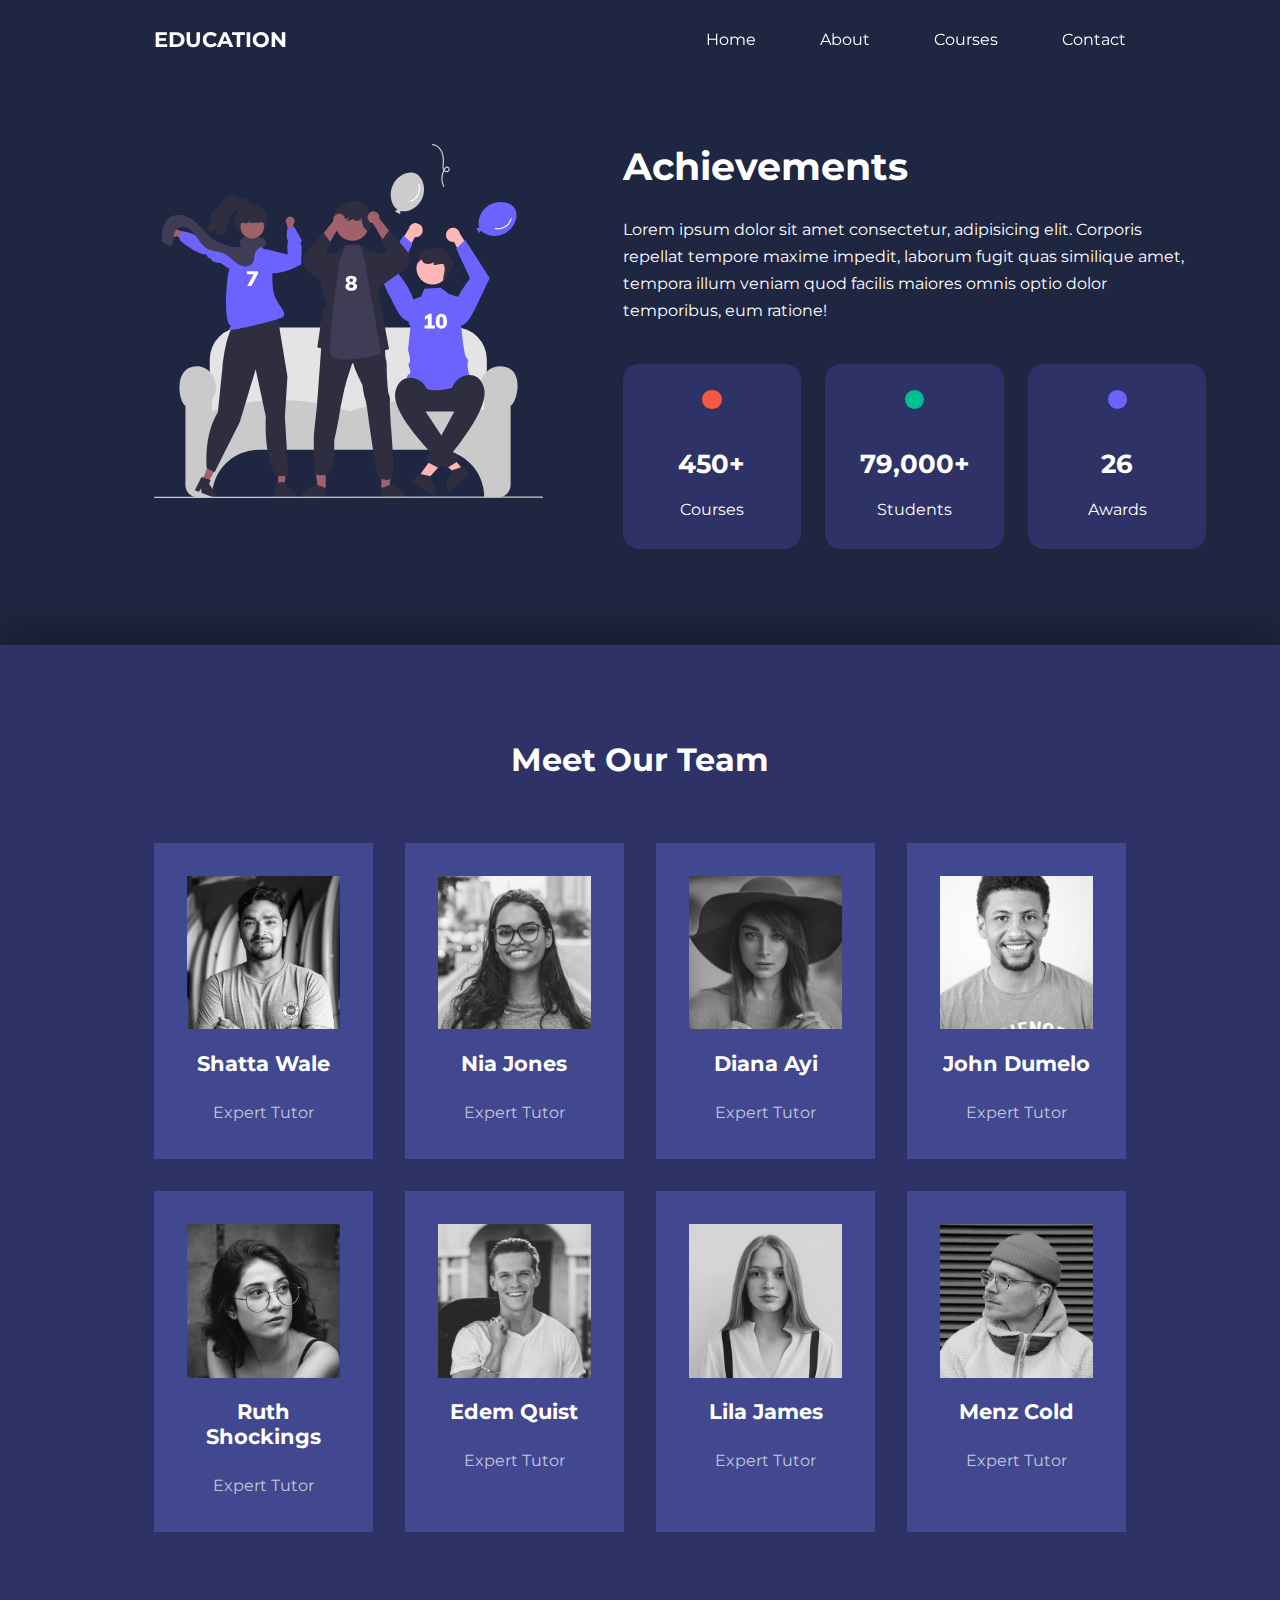
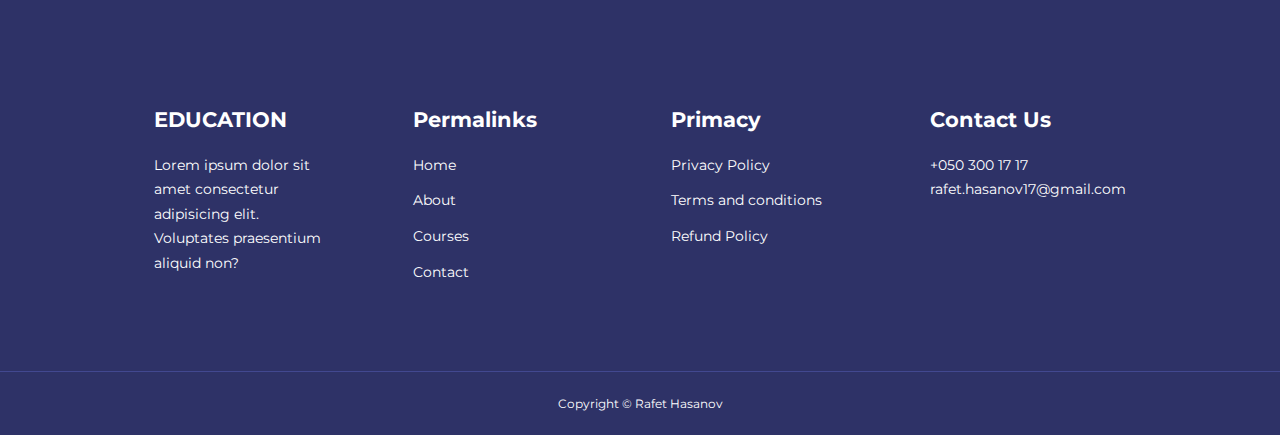
==== about.html @ eda8540a "About page" ====
<!DOCTYPE html>
<html lang="en">

<head>
    <meta charset="UTF-8">
    <meta name="viewport" content="width=device-width, initial-scale=1.0">
    <title>Education WebSite</title>
    <!--ICONSCOUT CDN  -->
    <link rel="stylesheet" href="https://unicons.iconscout.com/release/v4.0.8/css/line.css">
    <link rel="stylesheet" href="assets/css/styles.css">
    <link rel="stylesheet" href="assets/css/about.css">

    <!--  GOOGLE FONTS (MONTSERRAT) -->
    <link rel="preconnect" href="https://fonts.googleapis.com">
    <link rel="preconnect" href="https://fonts.gstatic.com" crossorigin>
    <link href="https://fonts.googleapis.com/css2?family=Montserrat:wght@300;400;500;600;700;800;900&display=swap"
        rel="stylesheet">

</head>

<body>
    <!-- * Navbar start -->

    <nav>
        <div class="container nav__container">
            <a href="index.html">
                <h4>EDUCATION</h4>
            </a>
            <ul class="nav__menu">
                <li><a href="index.html">Home</a></li>
                <li><a href="about.html">About</a></li>
                <li><a href="courses.html">Courses</a></li>
                <li><a href="contact.html">Contact</a></li>
            </ul>
            <button id="open-menu-btn"><i class="uil uil-bars"></i></button>
            <button id="close-menu-btn"><i class="uil uil-multiply"></i></button>
        </div>
    </nav>

    <!-- * Navbar end -->


    <!-- * Achievements start -->

    <section class="about__achievements">
        <div class="container about__achievements-container">
            <div class="about__achievements-left">
                <img src="assets/images/about achievements.svg" alt="">
            </div>
            <div class="about__achievements-right">
                <h1>Achievements</h1>
                <p>
                    Lorem ipsum dolor sit amet consectetur, adipisicing elit. Corporis repellat tempore maxime impedit,
                    laborum fugit quas similique amet, tempora illum veniam quod facilis maiores omnis optio dolor
                    temporibus, eum ratione!
                </p>
                <div class="achievements__cards">
                    <article class="achievements__card">
                        <span class="achievements__icon">
                            <i class="uil uil-video"></i>
                        </span>
                        <h3>450+</h3>
                        <p>Courses</p>
                    </article>

                    <article class="achievements__card">
                        <span class="achievements__icon">
                            <i class="uil uil-users-alt"></i>
                        </span>
                        <h3>79,000+</h3>
                        <p>Students</p>
                    </article>

                    <article class="achievements__card">
                        <span class="achievements__icon">
                            <i class="uil uil-award"></i>
                        </span>
                        <h3>26</h3>
                        <p>Awards</p>
                    </article>
                </div>
            </div>
        </div>
    </section>

    <!-- * Achievements end -->

    <!-- * Team start -->

    <section class="team">
        <h2>Meet Our Team</h2>
        <div class="container team__container">
            <article class="team__member">
                <div class="team__member-image">
                    <img src="assets/images/tm1.jpg" alt="">
                </div>
                <div class="team__member-info">
                    <h4>Shatta Wale</h4>
                    <p>Expert Tutor</p>
                </div>
                <div class="team__member-socilas">
                    <a href="https://instagram.com" target="_blank"><i class="uil uil-instagram"></i></a>
                    <a href="https://twitter.com" target="_blank"><i class="uil uil-twitter-alt"></i></a>
                    <a href="https://linkedin.com" target="_blank"><i class="uil uil-linkedin-alt"></i></a>
                </div>
            </article>

            <article class="team__member">
                <div class="team__member-image">
                    <img src="assets/images/tm2.jpg" alt="">
                </div>
                <div class="team__member-info">
                    <h4>Nia Jones</h4>
                    <p>Expert Tutor</p>
                </div>
                <div class="team__member-socilas">
                    <a href="https://instagram.com" target="_blank"><i class="uil uil-instagram"></i></a>
                    <a href="https://twitter.com" target="_blank"><i class="uil uil-twitter-alt"></i></a>
                    <a href="https://linkedin.com" target="_blank"><i class="uil uil-linkedin-alt"></i></a>
                </div>
            </article>

            <article class="team__member">
                <div class="team__member-image">
                    <img src="assets/images/tm3.jpg" alt="">
                </div>
                <div class="team__member-info">
                    <h4>Diana Ayi</h4>
                    <p>Expert Tutor</p>
                </div>
                <div class="team__member-socilas">
                    <a href="https://instagram.com" target="_blank"><i class="uil uil-instagram"></i></a>
                    <a href="https://twitter.com" target="_blank"><i class="uil uil-twitter-alt"></i></a>
                    <a href="https://linkedin.com" target="_blank"><i class="uil uil-linkedin-alt"></i></a>
                </div>
            </article>

            <article class="team__member">
                <div class="team__member-image">
                    <img src="assets/images/tm4.jpg" alt="">
                </div>
                <div class="team__member-info">
                    <h4>John Dumelo</h4>
                    <p>Expert Tutor</p>
                </div>
                <div class="team__member-socilas">
                    <a href="https://instagram.com" target="_blank"><i class="uil uil-instagram"></i></a>
                    <a href="https://twitter.com" target="_blank"><i class="uil uil-twitter-alt"></i></a>
                    <a href="https://linkedin.com" target="_blank"><i class="uil uil-linkedin-alt"></i></a>
                </div>
            </article>

            <article class="team__member">
                <div class="team__member-image">
                    <img src="assets/images/tm5.jpg" alt="">
                </div>
                <div class="team__member-info">
                    <h4>Ruth Shockings</h4>
                    <p>Expert Tutor</p>
                </div>
                <div class="team__member-socilas">
                    <a href="https://instagram.com" target="_blank"><i class="uil uil-instagram"></i></a>
                    <a href="https://twitter.com" target="_blank"><i class="uil uil-twitter-alt"></i></a>
                    <a href="https://linkedin.com" target="_blank"><i class="uil uil-linkedin-alt"></i></a>
                </div>
            </article>

            <article class="team__member">
                <div class="team__member-image">
                    <img src="assets/images/tm6.jpg" alt="">
                </div>
                <div class="team__member-info">
                    <h4>Edem Quist</h4>
                    <p>Expert Tutor</p>
                </div>
                <div class="team__member-socilas">
                    <a href="https://instagram.com" target="_blank"><i class="uil uil-instagram"></i></a>
                    <a href="https://twitter.com" target="_blank"><i class="uil uil-twitter-alt"></i></a>
                    <a href="https://linkedin.com" target="_blank"><i class="uil uil-linkedin-alt"></i></a>
                </div>
            </article>

            <article class="team__member">
                <div class="team__member-image">
                    <img src="assets/images/tm7.jpg" alt="">
                </div>
                <div class="team__member-info">
                    <h4>Lila James</h4>
                    <p>Expert Tutor</p>
                </div>
                <div class="team__member-socilas">
                    <a href="https://instagram.com" target="_blank"><i class="uil uil-instagram"></i></a>
                    <a href="https://twitter.com" target="_blank"><i class="uil uil-twitter-alt"></i></a>
                    <a href="https://linkedin.com" target="_blank"><i class="uil uil-linkedin-alt"></i></a>
                </div>
            </article>

            <article class="team__member">
                <div class="team__member-image">
                    <img src="assets/images/tm8.jpg" alt="">
                </div>
                <div class="team__member-info">
                    <h4>Menz Cold</h4>
                    <p>Expert Tutor</p>
                </div>
                <div class="team__member-socilas">
                    <a href="https://instagram.com" target="_blank"><i class="uil uil-instagram"></i></a>
                    <a href="https://twitter.com" target="_blank"><i class="uil uil-twitter-alt"></i></a>
                    <a href="https://linkedin.com" target="_blank"><i class="uil uil-linkedin-alt"></i></a>
                </div>
            </article>
        </div>
    </section>

    <!-- * Team end -->












    <!-- * Footer section start -->

    <footer>
        <div class="container footer__container">
            <div class="footer__1">
                <a href="index.html" class="footer__logo">
                    <h4>EDUCATION</h4>
                </a>
                <p>
                    Lorem ipsum dolor sit amet consectetur adipisicing elit. Voluptates praesentium aliquid non?
                </p>
            </div>

            <div class="footer__2">
                <h4>Permalinks</h4>
                <ul class="permalinks">
                    <li><a href="index.html">Home</a></li>
                    <li><a href="about.html">About</a></li>
                    <li><a href="courses.html">Courses</a></li>
                    <li><a href="contact.html">Contact</a></li>
                </ul>
            </div>

            <div class="footer__3">
                <h4>Primacy</h4>
                <ul class="privacy">
                    <li><a href="">Privacy Policy</a></li>
                    <li><a href="">Terms and conditions</a></li>
                    <li><a href="">Refund Policy</a></li>
                </ul>
            </div>

            <div class="footer__4">
                <h4>Contact Us</h4>
                <div>
                    <p>+050 300 17 17</p>
                    <p>rafet.hasanov17@gmail.com</p>
                </div>
                <ul class="footer__socials">
                    <li><a href=""><i class="uil uil-facebook-f"></i></a></li>
                    <li><a href=""><i class="uil uil-instagram-alt"></i></a></li>
                    <li><a href=""><i class="uil uil-twitter"></i></a></li>
                    <li><a href=""><i class="uil uil-linkedin-alt"></i></a></li>
                </ul>
            </div>




        </div>

        <div class="footer__copyright">
            <small>Copyright &copy; Rafet Hasanov</small>
        </div>
    </footer>

    <!-- * Footer section end -->





    <script src="assets/js/main.js"></script>

</body>

</html>
---- assets/css/styles.css ----
* {
    margin: 0;
    padding: 0;
    border: 0;
    outline: 0;
    text-decoration: none;
    list-style: none;
    box-sizing: border-box;
}

:root {
    --color-primary: #6c63ff;
    --color-success: #00bf8e;
    --color-warning: #f7c94b;
    --color-danger: #f75842;
    --color-danger-variant: rgba(247, 88, 66, 0.4);
    --color-white: #fff;
    --color-light: rgba(255, 255, 255, 0.7);
    --color-black: #000;
    --color-bg: #1f2641;
    --color-bg1: #2e3267;
    --color-bg2: #424890;

    --container-width-lg: 76%;
    --container-width-md: 96%;
    --container-width-sm: 94%;

    --transtion: all 400ms ease;
}

body {
    font-family: "Montserrat", sans-serif;
    line-height: 1.7;
    color: var(--color-white);
    background: var(--color-bg);
}

.container {
    width: var(--container-width-lg);
    margin: 0 auto;
}

section {
    padding: 6rem 0;
}

section h2 {
    text-align: center;
    margin-bottom: 4rem;
}

h1,
h2,
h3,
h4,
h5 {
    line-height: 1.2;
}

h1 {
    font-size: 2.4rem;
}

h2 {
    font-size: 2rem;
}

h3 {
    font-size: 1.6rem;
}

h4 {
    font-size: 1.3rem;
}

a {
    color: var(--color-white);
}

img {
    width: 100%;
    display: block;
    object-fit: cover;
}

.btn {
    display: inline-block;
    background: var(--color-white);
    color: var(--color-black);
    padding: 1rem 2rem;
    border: 1px solid transparent;
    font-weight: 500;
    transition: var(--transtion);
}

.btn:hover {
    background: transparent;
    color: var(--color-white);
    border-color: var(--color-white);
}

.btn-primary {
    background: var(--color-danger);
    color: var(--color-white);
}


/*!======================= NAVBAR ====================*/

nav {
    background: transparent;
    width: 100vw;
    height: 5rem;
    position: fixed;
    top: 0;
    z-index: 11;
}

/*? change navbar style on scroll using jvascript */

.window-scroll {
    background: var(--color-primary);
    box-shadow: 0 1rem 2rem rgba(0, 0, 0, 0.2);
}

.nav__container {
    height: 100%;
    display: flex;
    justify-content: space-between;
    align-items: center;
}

nav button {
    display: none;
}

.nav__menu {
    display: flex;
    align-items: center;
    gap: 4rem;
}

.nav__menu a {
    font-size: 0.9 rem;
    transition: var(--transtion);
}

.nav__menu a:hover {
    color: var(--color-bg2);
}

/*!======================= HEADER ====================*/

header {
    position: relative;
    top: 5rem;
    overflow: hidden;
    height: 70vh;
    margin-bottom: 5rem;
}

.header__continer {
    display: grid;
    grid-template-columns: 1fr 1fr;
    align-items: center;
    gap: 5rem;
    height: 100%;
}

.header__left p {
    margin: 1rem 0 2.4rem;
}

/*!======================= CATEGORIES ====================*/

.categories {
    background: var(--color-bg1);
    height: 29rem;
}

.categories h1 {
    line-height: 1;
    margin-bottom: 3rem;
}

.categories__container {
    display: grid;
    grid-template-columns: 40% 60%;
}

.categories__left {
    margin-right: 4rem;
}

.categories__left p {
    margin: 1rem 0 3rem;
}

.categories__right {
    display: grid;
    grid-template-columns: repeat(3, 1fr);
    gap: 1.2rem;
}

.category {
    background: var(--color-bg2);
    padding: 2rem;
    border-radius: 2rem;
    transition: var(--transtion);
}

.category:hover {
    box-shadow: 0 3rem 3rem rgba(0, 0, 0, 0.3);
    z-index: 1;
}

.category:nth-child(2) .category__icon {
    background: var(--color-danger);
}

.category:nth-child(3) .category__icon {
    background: var(--color-success);
}

.category:nth-child(4) .category__icon {
    background: var(--color-warning);
}

.category:nth-child(5) .category__icon {
    background: var(--color-success);
}

.category__icon {
    background: var(--color-primary);
    padding: 0.7rem;
    border-radius: 0.9rem;
}

.category h5 {
    margin: 2rem 0 1rem;
}

.category p {
    font-size: 0.85rem;
}


/*!======================= POPULAR COURSES ====================*/

.courses {
    margin-top: 10rem;
}

.courses__container {
    display: grid;
    grid-template-columns: repeat(3, 1fr);
    gap: 2rem;
}

.course {
    background: var(--color-bg1);
    text-align: center;
    border: 1px solid transparent;
    transition: var(--transtion);
}

.course:hover {
    background: transparent;
    border-color: var(--color-primary);
}

.course__info {
    padding: 2rem;
}

.course__info p {
    margin: 1.2rem 0 2rem;
    font-size: 0.9rem;
}


/*!======================= FAQs ====================*/

.faqs {
    background: var(--color-bg1);
    box-shadow: inset 0 0 3rem rgba(0, 0, 0, 0.5);
}

.faqs__container {
    display: grid;
    grid-template-columns: 1fr 1fr;
    gap: 1rem;
}

.faq {
    padding: 2rem;
    display: flex;
    align-items: center;
    gap: 1.4rem;
    height: fit-content;
    background: var(--color-primary);
    cursor: pointer;
}

.faq h4 {
    font-size: 1rem;
    line-height: 2.2;
}

.faq__icon {
    align-self: flex-start;
    font-size: 1.2rem;
}

.faq p {
    margin-top: 0.8rem;
    display: none;
}

.faq.open p {
    display: block;
}


/*!======================= Testimonial ====================*/

.testimonials__container {
    overflow-x: hidden;
    position: relative;
    margin-bottom: 5rem;
}

.testimonial {
    padding-top: 2rem;
}

.avatar {
    width: 6rem;
    height: 6rem;
    border-radius: 50%;
    overflow: hidden;
    margin: 0 auto 1rem;
    border: 1rem solid var(--color-bg1);
}

.tetimonial__info {
    text-align: center;
}

.testimonial__body {
    background: var(--color-primary);
    padding: 2rem;
    margin-top: 3rem;
    position: relative;
}

.testimonial__body::before {
    content: "";
    display: block;
    background: linear-gradient(135deg,
            transparent,
            var(--color-primary),
            var(--color-primary),
            var(--color-primary));
    width: 3rem;
    height: 3rem;
    position: absolute;
    left: 45%;
    top: -1.5rem;
    transform: rotate(45deg);
}

/*!======================= FOOTER ====================*/

footer {
    background: var(--color-bg1);
    padding-top: 5rem;
    font-size: 0.9rem;
}

.footer__container {
    display: grid;
    grid-template-columns: repeat(4, 1fr);
    gap: 5rem;
}

.footer__container>div h4 {
    margin-bottom: 1.2rem;
}

.footer__1 p {
    margin: 0 0 2rem;
}

footer ul li {
    margin-bottom: 0.7rem;
}

footer ul li a:hover {
    text-decoration: underline;
}

.footer__socials {
    display: flex;
    gap: 1rem;
    font-size: 1.2rem;
    margin-top: 2rem;
}

.footer__copyright {
    text-align: center;
    margin-top: 4rem;
    padding: 1.2rem 0;
    border-top: 1px solid var(--color-bg2);
}

/*!======================= MEDIA QUERIES ====================*/

@media screen and (max-width:1024px) {
    .container {
        width: var(--container-width-md);
    }

    h1 {
        font-size: 2.2rem;
    }

    h2 {
        font-size: 1.7rem;
    }

    h3 {
        font-size: 1.4rem;
    }

    h4 {
        font-size: 1.2rem;
    }

    /*?======================= NAVBAR ====================*/

    nav button {
        display: inline-block;
        background: transparent;
        font-size: 1.8rem;
        color: var(--color-white);
        cursor: pointer;
    }

    nav button#close-menu-btn {
        display: none;
    }

    .nav__menu {
        position: fixed;
        top: 5rem;
        right: 5%;
        height: fit-content;
        width: 17rem;
        flex-direction: column;
        gap: 0;
        display: none;
    }

    .nav__menu li {
        width: 100%;
        height: 5.8rem;
        animation: animateNavItems 400ms linear forwards;
        transform-origin: top right;
        opacity: 0;
    }

    .nav__menu li:nth-child(2) {
        animation-delay: 200ms;
    }

    .nav__menu li:nth-child(3) {
        animation-delay: 400ms;
    }

    .nav__menu li:nth-child(4) {
        animation-delay: 600ms;
    }

    @keyframes animateNavItems {
        0% {
            transform: rotateZ(-90deg) rotateX(90deg) scale(0.1);
        }

        100% {
            transform: rotateZ(0) rotateX(0) scale(1);
            opacity: 1;
        }
    }

    .nav__menu li a {
        background: var(--color-primary);
        box-shadow: -4rem 6rem 10rem rgba(0, 0, 0, 0.6);
        width: 100%;
        height: 100%;
        display: grid;
        place-items: center;
    }

    .nav__menu li a:hover {
        background: var(--color-bg2);
        color: var(--color-white);
    }

    /*?======================= HEADER ====================*/

    header {
        height: 52vh;
        margin-bottom: 4rem;
    }

    .header__continer {
        gap: 0;
        padding-bottom: 3rem;
    }

    /*?======================= CATEGORIES ====================*/

    .categories {
        height: auto;
    }

    .categories__container {
        grid-template-columns: 1fr;
        gap: 3rem;
    }

    .categories__left {
        margin-right: 0;
    }

    /*?======================= POPULAR COURSES ====================*/

    .courses {
        margin-top: 0;
    }

    .courses__container {
        grid-template-columns: 1fr 1fr;
    }

    /*?======================= FAQs ====================*/

    .faqs__container {
        grid-template-columns: 1fr;
    }

    .faq {
        padding: 1.5rem;
    }

    /*?======================= FOOTER ====================*/

    .footer__container {
        grid-template-columns: 1fr 1fr;
    }

}

/*!======================= PHONES MEDIA QUERIES ====================*/

@media screen and (max-width: 600px) {
    .container {
        width: var(--container-width-sm);
    }

    /*?======================= NAVBAR ====================*/

    .nav__menu {
        right: 3%;
    }

    /*?======================= HEADER ====================*/

    header {
        height: 100vh;
    }

    .header__continer {
        grid-template-columns: 1fr;
        text-align: center;
        margin-top: 0;
    }

    .header__left p {
        margin-bottom: 1.3rem;
    }

    /*?======================= CATEGORIES ====================*/

    .categories__right {
        grid-template-columns: 1fr 1fr;
        gap: 0.7rem;
    }

    .category {
        padding: 1rem;
        border-radius: 1rem;
    }

    .category__icon {
        margin-top: 4px;
        padding: 0.4rem;
        display: inline-block;
    }

    .category h5 {
        margin: 1rem 0 1rem;
        font-size: 0.75rem;
    }

    .category p {
        font-size: 0.75rem;
    }

    /*?======================= POPULAR COURSES ====================*/

    .courses__container{
        grid-template-columns: 1fr;
    }


    /*?======================= TESTIMONIALS ====================*/

    .testimonial__body{
        padding: 1.2rem;
    }

    /*?======================= FOOTER ====================*/

    .footer__container{
        grid-template-columns: 1fr;
        text-align: center;
        gap: 2rem;
    }

    .footer__1 p{
        margin: 1rem auto;
    }

    .footer__socials{
        justify-content: center;
    }

}
---- assets/css/about.css ----
/*!======================= ACHIEVEMENTS ====================*/

.about__achievements {
    margin-top: 3rem;
}

.about__achievements-container {
    display: grid;
    grid-template-columns: 40% 60%;
    gap: 5rem;
}

.about__achievements-right>p {
    margin: 1.6rem 0 2.5rem;
}

.achievements__cards {
    display: grid;
    grid-template-columns: repeat(3, 1fr);
    gap: 1.5rem;
}

.achievements__card {
    background: var(--color-bg1);
    padding: 1.6rem;
    border-radius: 1rem;
    text-align: center;
    transition: var(--transtion);
}

.achievements__card:hover {
    background: var(--color-bg2);
    box-shadow: 0 3rem 3rem rgba(0, 0, 0, 0.3);
}

.achievements__icon {
    background: var(--color-danger);
    padding: 0.6rem;
    border-radius: 1rem;
    display: inline-block;
    margin-bottom: 2rem;
    font-size: 2rem;
}

.achievements__card:nth-child(2) .achievements__icon {
    background: var(--color-success);
}

.achievements__card:nth-child(3) .achievements__icon {
    background: var(--color-primary);
}

.achievements__card p {
    margin-top: 1rem;
}

/*!======================= TEAM ====================*/

.team {
    background: var(--color-bg1);
    box-shadow: 0 0 3rem rgba(0, 0, 0, 0.5);
}

.team__container {
    display: grid;
    grid-template-columns: repeat(4, 1fr);
    gap: 2rem;
}

.team__member {
    background: var(--color-bg2);
    padding: 2rem;
    border: 1px solid transparent;
    transition: var(--transtion);
    position: relative;
    overflow: hidden;
}

.team__member:hover {
    background: transparent;
    border-color: var(--color-primary);
}

.team__member-image img {
    filter: saturate(0);
}

.team__member:hover img {
    filter: saturate(1);
}

.team__member-info * {
    text-align: center;
    margin-top: 1.4rem;
}

.team__member-info p {
    color: var(--color-light);
}

.team__member-socilas {
    position: absolute;
    top: 50%;
    transform: translateY(-50%);
    right: -100%;
    display: flex;
    flex-direction: column;
    background: var(--color-primary);
    border-radius: 1rem 0 0 1rem;
    box-shadow: -2rem 0 2rem rgba(0, 0, 0, 0.3);
    transition: var(--transtion);
}

.team__member:hover .team__member-socilas{
    right: 0;
}

.team__member-socilas a{
    padding: 1rem;
}
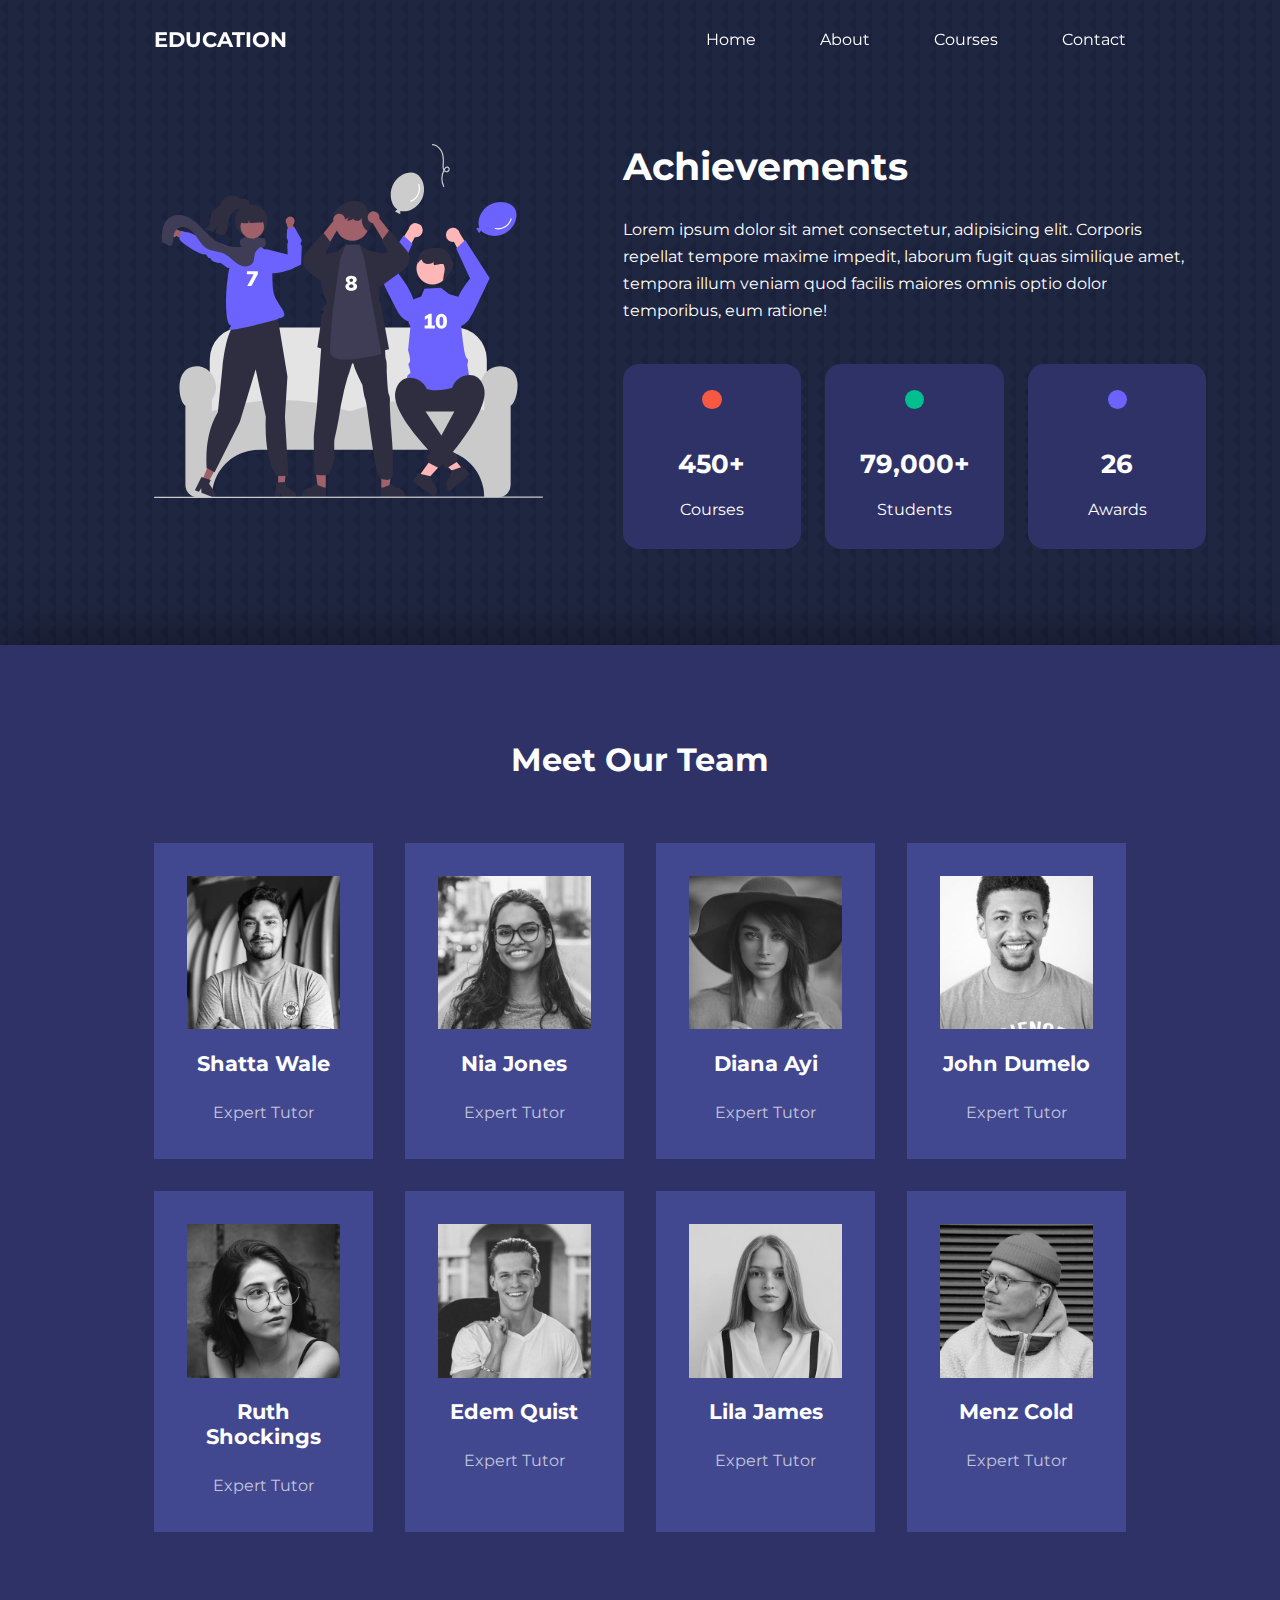
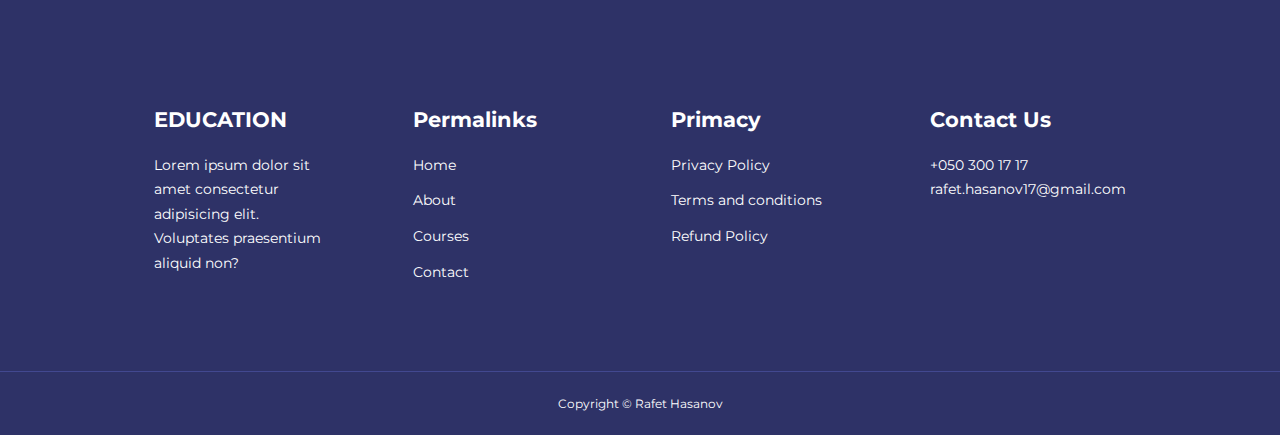
==== commit cdfd7648: "Last commit" ====
--- a/about.html
+++ b/about.html
@@ -7,8 +7,7 @@
     <title>Education WebSite</title>
     <!--ICONSCOUT CDN  -->
     <link rel="stylesheet" href="https://unicons.iconscout.com/release/v4.0.8/css/line.css">
-    <link rel="stylesheet" href="assets/css/styles.css">
-    <link rel="stylesheet" href="assets/css/about.css">
+
 
     <!--  GOOGLE FONTS (MONTSERRAT) -->
     <link rel="preconnect" href="https://fonts.googleapis.com">
@@ -16,6 +15,15 @@
     <link href="https://fonts.googleapis.com/css2?family=Montserrat:wght@300;400;500;600;700;800;900&display=swap"
         rel="stylesheet">
 
+    <link rel="stylesheet" href="assets/css/styles.css">
+    <link rel="stylesheet" href="assets/css/about.css">
+
+
+    <style>
+        body {
+            background-image: url(assets/images/bg-texture.png);
+        }
+    </style>
 </head>
 
 <body>
--- a/assets/css/about.css
+++ b/assets/css/about.css
@@ -111,10 +111,60 @@
     transition: var(--transtion);
 }
 
-.team__member:hover .team__member-socilas{
+.team__member:hover .team__member-socilas {
     right: 0;
 }
 
-.team__member-socilas a{
+.team__member-socilas a {
     padding: 1rem;
-}+}
+
+/*!======================= MEDIA QUERIES ====================*/
+
+@media screen and (max-width:1024px) {
+    .about__achievements {
+        margin-top: 2rem;
+    }
+
+    .about__achievements-container{
+        grid-template-columns: 1fr;
+        gap: 4rem;
+    }
+
+    .about__achievements-left{
+        width: 80%;
+        margin: 0 auto;
+    }
+
+    .team__container{
+        grid-template-columns: repeat(3, 1fr);
+        gap: 1.5rem;
+    }
+
+    .team__member{
+        padding: 1rem;
+    }
+}
+
+/*!======================= PHONES MEDIA QUERIES ====================*/
+
+@media screen and (max-width:600px){
+    .achievements__cards{
+        grid-template-columns: 1fr 1fr;
+        gap: 0.7rem;
+    }
+
+    .team__container{
+        grid-template-columns: 1fr 1fr;
+        gap: 0.7rem;
+    }
+
+    .team__member{
+        padding: 0;
+    }
+
+    .team__member p{
+        margin-bottom: 1.5rem;
+    }
+}
+
